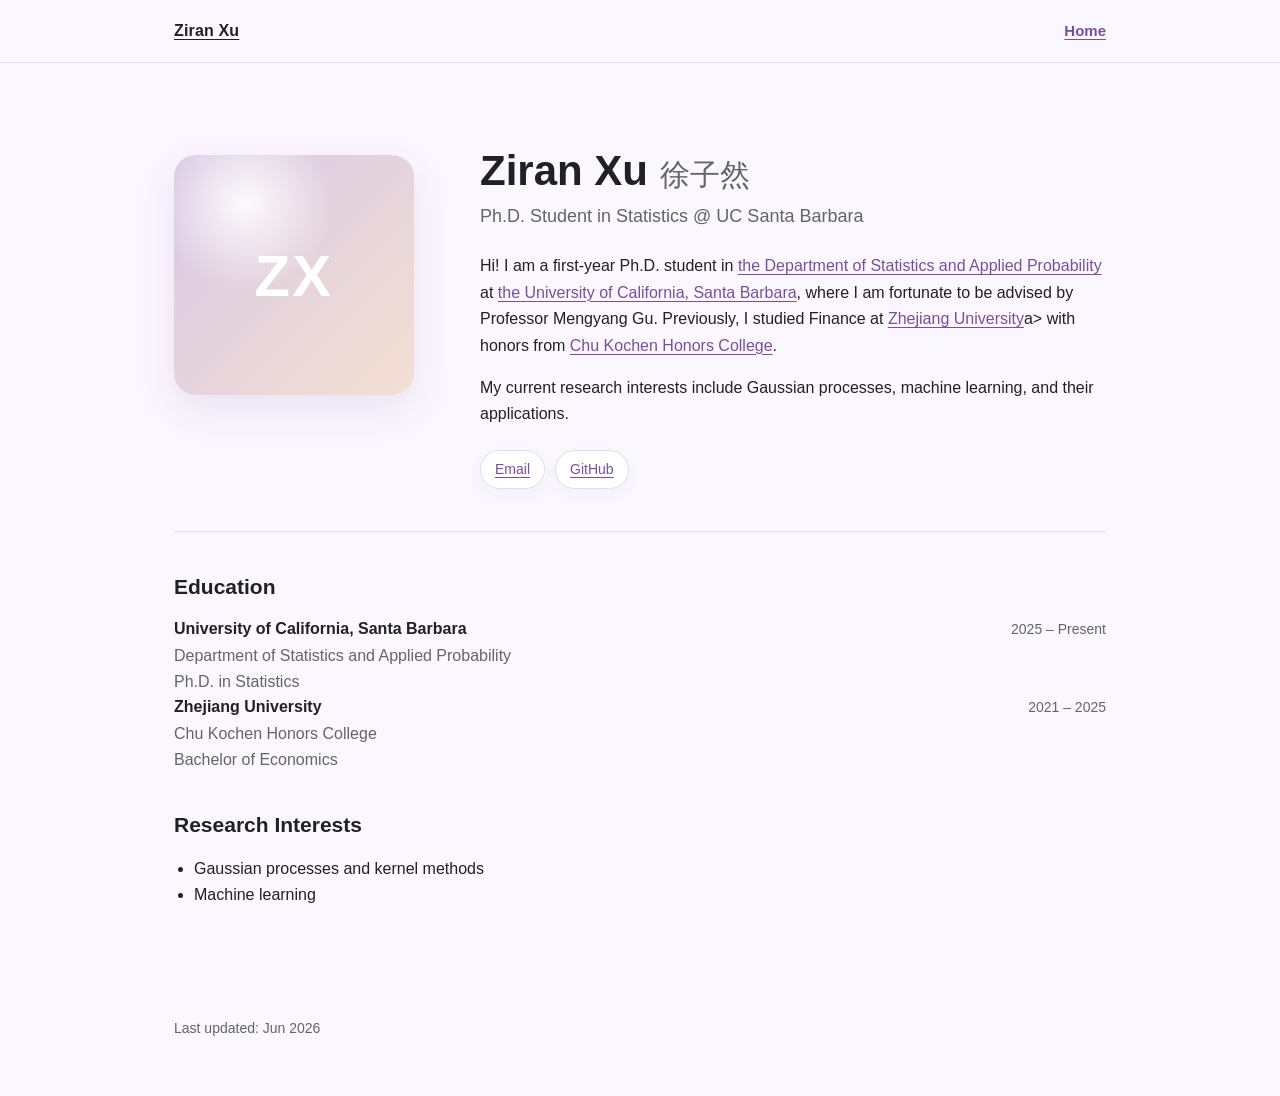
==== index.html @ fc36f485 "Update index.html" ====
<!doctype html>
<html lang="en">
<head>
  <meta charset="utf-8">
  <meta name="viewport" content="width=device-width, initial-scale=1">
  <meta name="description" content="Academic homepage of Ziran Xu, Ph.D. student in Statistics at UC Santa Barbara.">
  <title>Ziran Xu</title>
  <link rel="stylesheet" href="assets/css/style.css">
</head>

<body>
  <header class="site-header">
    <nav class="nav">
      <a class="nav-title" href="index.html">Ziran Xu</a>
      <div class="nav-links">
        <a href="index.html" aria-current="page">Home</a>
      </div>
    </nav>
  </header>

  <main class="container">
    <section class="hero">
      <div class="portrait" aria-label="Portrait placeholder">
        <span>ZX</span>
      </div>

      <div class="intro">
        <h1>Ziran Xu <span class="chinese-name">徐子然</span></h1>
        <p class="subtitle">Ph.D. Student in Statistics @ UC Santa Barbara</p>

        <p>
          Hi! I am a first-year Ph.D. student in <a href="https://www.pstat.ucsb.edu/" target="_blank" rel="noopener noreferrer">the Department of Statistics and Applied Probability</a>
          at <a href="https://www.ucsb.edu/" target="_blank" rel="noopener noreferrer">the University of California, Santa Barbara</a>, where I am fortunate to be advised by Professor Mengyang Gu.
          Previously, I studied Finance at <a href="https://www.zju.edu.cn/english/" target="_blank" rel="noopener noreferrer"> Zhejiang University</a>a> with honors from <a href="http://ckc.zju.edu.cn/ckcen/" target="_blank" rel="noopener noreferrer"> 
            Chu Kochen Honors College</a>.
        </p>

        <p>
          My current research interests include Gaussian processes, machine learning, and their applications.
        </p>

        <div class="contact-row">
          <a href="mailto:ziran@ucsb.edu">Email</a>
          <a href="https://github.com/RanneXu">GitHub</a>
        </div>
      </div>
    </section>

    <hr>

    <section>
  <h2>Education</h2>

  <div class="item">
    <div class="item-main">
      <h3>University of California, Santa Barbara</h3>
      <p>Department of Statistics and Applied Probability</p>
      <p>Ph.D. in Statistics</p>
    </div>
    <div class="item-date">2025 &ndash; Present</div>
  </div>

  <div class="item">
    <div class="item-main">
      <h3>Zhejiang University</h3>
      <p>Chu Kochen Honors College</p>
      <p>Bachelor of Economics</p>
    </div>
    <div class="item-date">2021 &ndash; 2025</div>
  </div>
</section>

<section>
  <h2>Research Interests</h2>
  <ul class="compact-list">
    <li>Gaussian processes and kernel methods</li>
    <li>Machine learning</li>
  </ul>
</section>
  </main>

  <footer class="footer">
    <p>Last updated: Jun 2026</p>
  </footer>
</body>
</html>
---- assets/css/style.css ----
:root {
  --bg: #fbf7ff;
  --text: #202124;
  --muted: #62656a;
  --line: #e6d8f2;
  --card: #ffffff;
  --accent: #7a4f9a;
  --accent-soft: #f3edf7;
  --shadow: 0 14px 40px rgba(74, 39, 112, 0.10);
}

* {
  box-sizing: border-box;
}

body {
  margin: 0;
  background: var(--bg);
  color: var(--text);
  font-family: -apple-system, BlinkMacSystemFont, "Segoe UI", Helvetica, Arial, sans-serif;
  font-size: 16px;
  line-height: 1.65;
}

a {
  color: var(--accent);
  text-decoration: underline;
  text-underline-offset: 3px;
}

a:hover {
  color: #5d3478;
}

.site-header {
  border-bottom: 1px solid var(--line);
  background: rgba(251, 247, 255, 0.92);
  backdrop-filter: blur(10px);
  position: sticky;
  top: 0;
  z-index: 10;
}

.nav {
  max-width: 980px;
  margin: 0 auto;
  padding: 18px 24px;
  display: flex;
  align-items: center;
  justify-content: space-between;
  gap: 24px;
}

.nav-title {
  color: var(--text);
  font-weight: 700;
  letter-spacing: 0.01em;
}

.nav-links {
  display: flex;
  gap: 18px;
  font-size: 15px;
}

.nav-links a {
  color: var(--muted);
}

.nav-links a[aria-current="page"] {
  color: var(--accent);
  font-weight: 650;
}

.container {
  max-width: 980px;
  margin: 0 auto;
  padding: 54px 24px 36px;
}

.container.narrow {
  max-width: 820px;
}

.hero {
  display: grid;
  grid-template-columns: 260px 1fr;
  gap: 46px;
  align-items: start;
}

.portrait {
  width: 240px;
  height: 240px;
  border-radius: 22px;
  background:
    radial-gradient(circle at 30% 20%, rgba(255,255,255,0.9), transparent 34%),
    linear-gradient(135deg, #d8c8e6 0%, #f3dfd2 100%);
  box-shadow: var(--shadow);
  display: grid;
  place-items: center;
  color: #ffffff;
  font-size: 58px;
  font-weight: 800;
  letter-spacing: 0.04em;
}

.intro h1 {
  margin: -8px 0 6px;
  font-size: 42px;
  line-height: 1.15;
}

.chinese-name {
  color: var(--muted);
  font-size: 0.72em;
  font-weight: 500;
}

.subtitle {
  margin: 0 0 22px;
  color: var(--muted);
  font-size: 18px;
}

.contact-row {
  display: flex;
  flex-wrap: wrap;
  gap: 10px;
  margin-top: 22px;
}

.contact-row a {
  border: 1px solid var(--line);
  background: var(--card);
  border-radius: 999px;
  padding: 7px 14px;
  font-size: 14px;
  box-shadow: 0 6px 18px rgba(54, 42, 64, 0.04);
}

hr {
  border: 0;
  border-top: 1px solid var(--line);
  margin: 42px 0;
}

section {
  margin: 38px 0;
}

h1,
h2,
h3 {
  line-height: 1.25;
}

h2 {
  font-size: 21px;
  margin: 0 0 18px;
}

h3 {
  font-size: 16px;
  margin: 0 0 4px;
}

.two-column {
  display: grid;
  grid-template-columns: 1fr 1fr;
  gap: 42px;
}

.item {
  display: grid;
  grid-template-columns: 1fr auto;
  gap: 20px;
  align-items: baseline;
}

.item p {
  margin: 0;
  color: var(--muted);
}

.item-date {
  color: var(--muted);
  white-space: nowrap;
  font-size: 14px;
}

.compact-list {
  margin: 0;
  padding-left: 20px;
}

.cards {
  display: grid;
  grid-template-columns: repeat(3, 1fr);
  gap: 16px;
}

.card {
  background: var(--card);
  border: 1px solid var(--line);
  border-radius: 18px;
  padding: 18px;
  box-shadow: 0 10px 30px rgba(54, 42, 64, 0.05);
}

.card p {
  margin: 8px 0 0;
  color: var(--muted);
  font-size: 15px;
}

.news-list {
  border-top: 1px solid var(--line);
}

.news-item {
  display: grid;
  grid-template-columns: 120px 1fr;
  gap: 18px;
  padding: 13px 0;
  border-bottom: 1px solid var(--line);
}

.news-date,
.muted,
.paper-authors,
.paper-venue {
  color: var(--muted);
}

.publication-list {
  padding-left: 22px;
}

.publication-list li {
  margin: 0 0 18px;
}

.paper-title {
  font-weight: 650;
}

.footer {
  max-width: 980px;
  margin: 0 auto;
  padding: 20px 24px 42px;
  color: var(--muted);
  font-size: 14px;
}

@media (max-width: 760px) {
  .nav {
    align-items: flex-start;
    flex-direction: column;
    gap: 8px;
  }

  .hero,
  .two-column,
  .cards {
    grid-template-columns: 1fr;
  }

  .portrait {
    width: 190px;
    height: 190px;
    font-size: 46px;
  }

  .intro h1 {
    font-size: 34px;
  }

  .news-item,
  .item {
    grid-template-columns: 1fr;
    gap: 2px;
  }
}
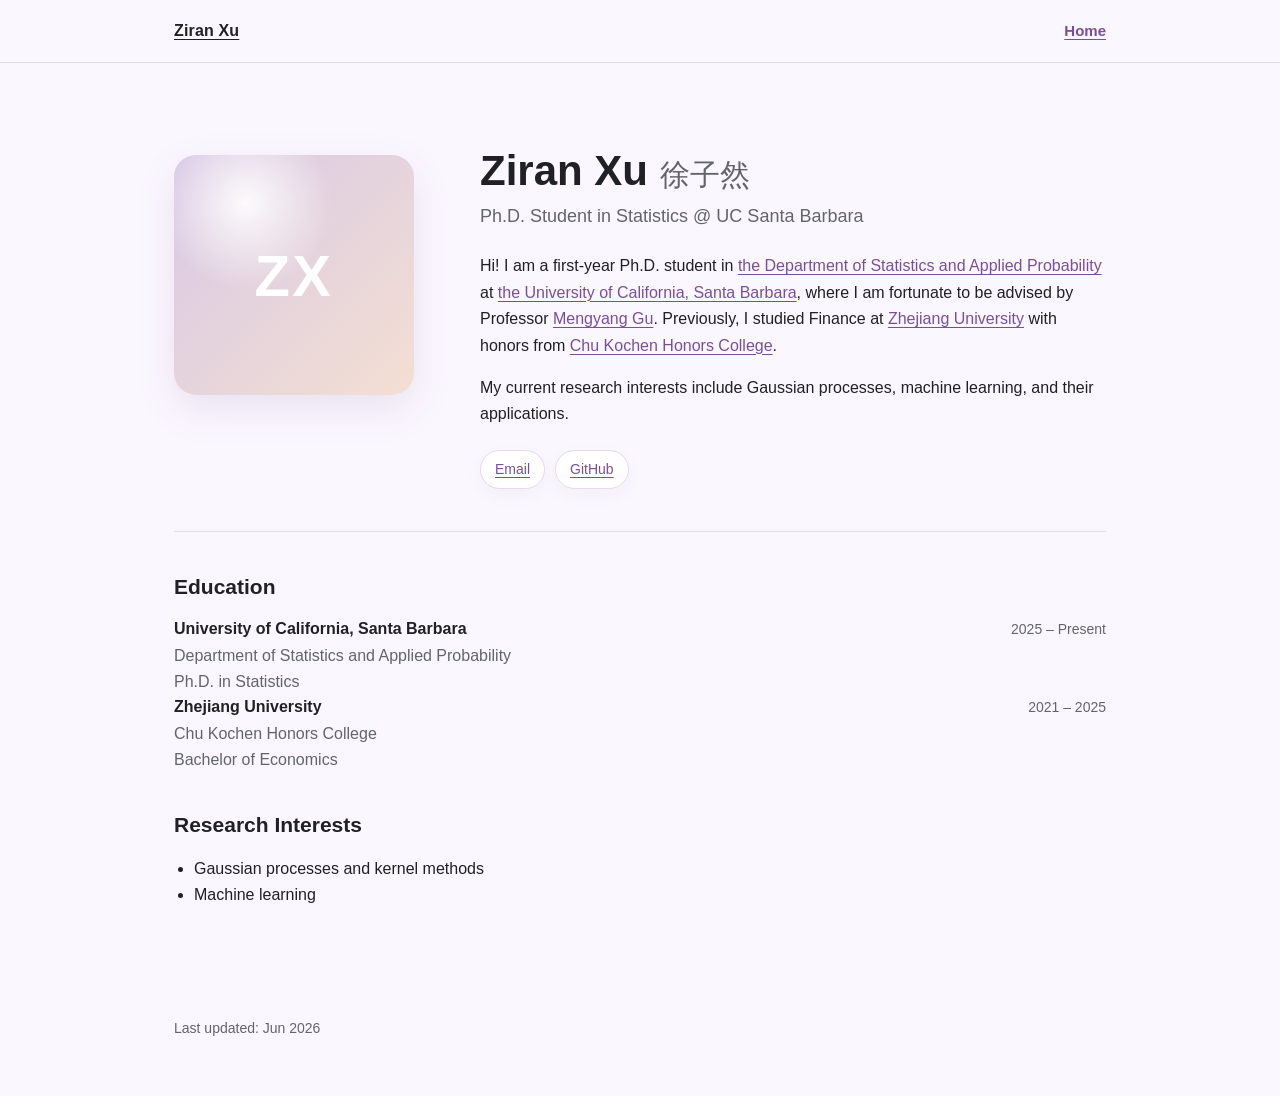
==== commit 7f60080e: "Update index.html" ====
--- a/index.html
+++ b/index.html
@@ -30,11 +30,11 @@
 
         <p>
           Hi! I am a first-year Ph.D. student in <a href="https://www.pstat.ucsb.edu/" target="_blank" rel="noopener noreferrer">the Department of Statistics and Applied Probability</a>
-          at <a href="https://www.ucsb.edu/" target="_blank" rel="noopener noreferrer">the University of California, Santa Barbara</a>, where I am fortunate to be advised by Professor Mengyang Gu.
-          Previously, I studied Finance at <a href="https://www.zju.edu.cn/english/" target="_blank" rel="noopener noreferrer"> Zhejiang University</a>a> with honors from <a href="http://ckc.zju.edu.cn/ckcen/" target="_blank" rel="noopener noreferrer"> 
+          at <a href="https://www.ucsb.edu/" target="_blank" rel="noopener noreferrer">the University of California, Santa Barbara</a>, where I am fortunate to be advised by Professor <a href="https://sites.google.com/site/michaelmengyanggu/home" target="_blank" rel="noopener noreferrer"> Mengyang Gu</a>.
+          Previously, I studied Finance at <a href="https://www.zju.edu.cn/english/" target="_blank" rel="noopener noreferrer"> Zhejiang University</a> with honors from <a href="http://ckc.zju.edu.cn/ckcen/" target="_blank" rel="noopener noreferrer"> 
             Chu Kochen Honors College</a>.
         </p>
-
+        
         <p>
           My current research interests include Gaussian processes, machine learning, and their applications.
         </p>
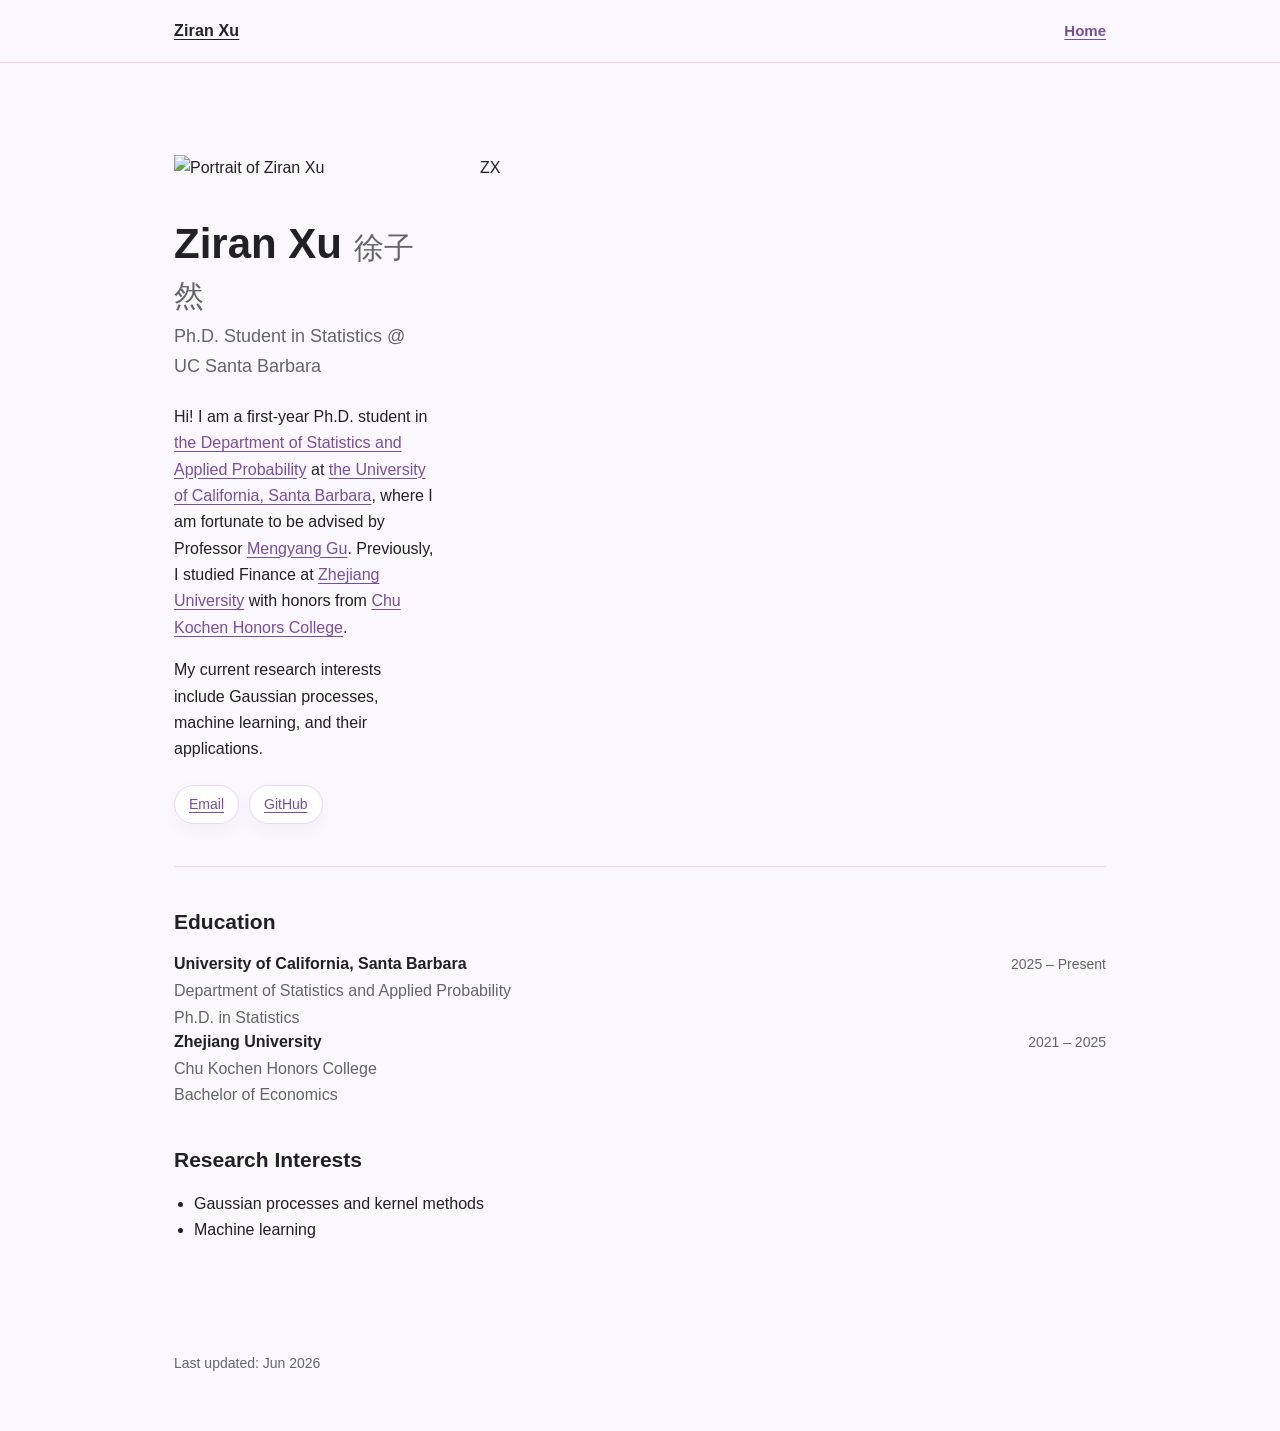
==== commit 1d9822d2: "Update index.html" ====
--- a/index.html
+++ b/index.html
@@ -20,7 +20,7 @@
 
   <main class="container">
     <section class="hero">
-      <div class="portrait" aria-label="Portrait placeholder">
+      <img src="assets/img/personal_IMG.png" alt="Portrait of Ziran Xu">
         <span>ZX</span>
       </div>
 
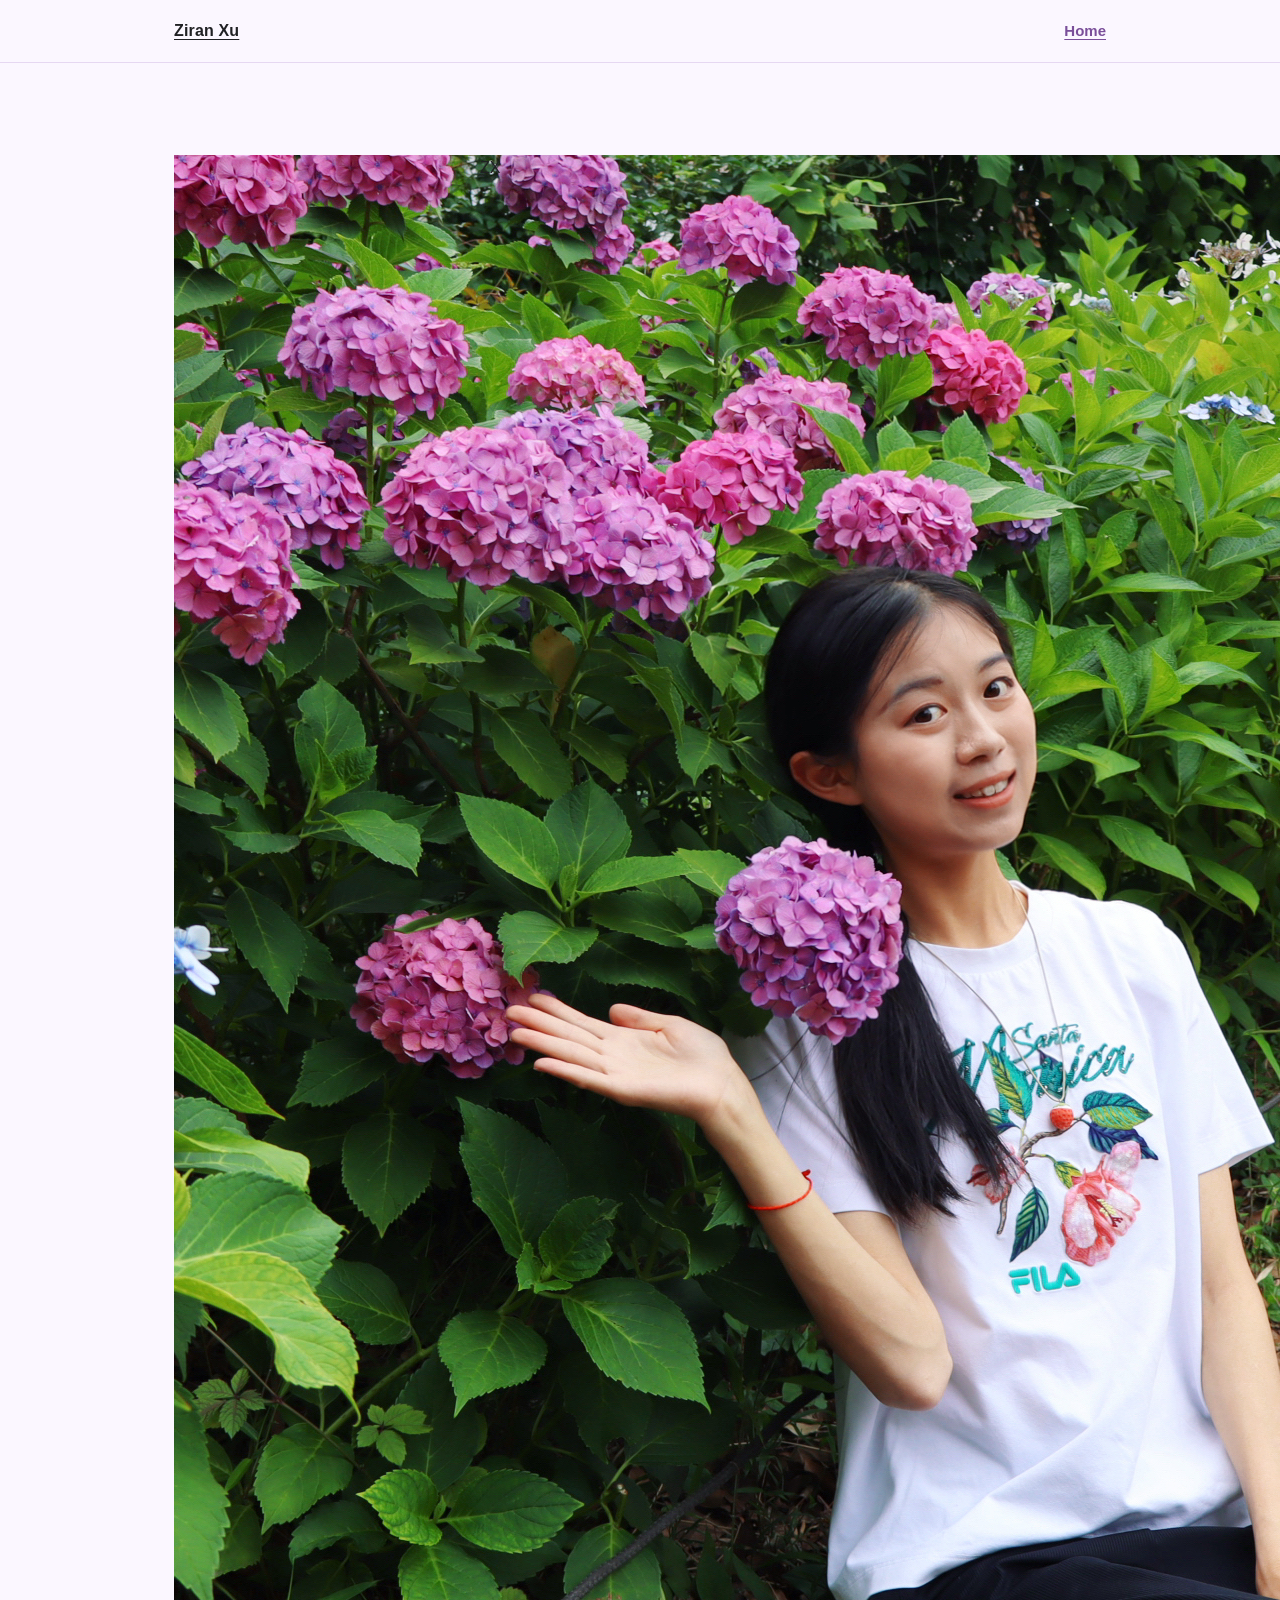
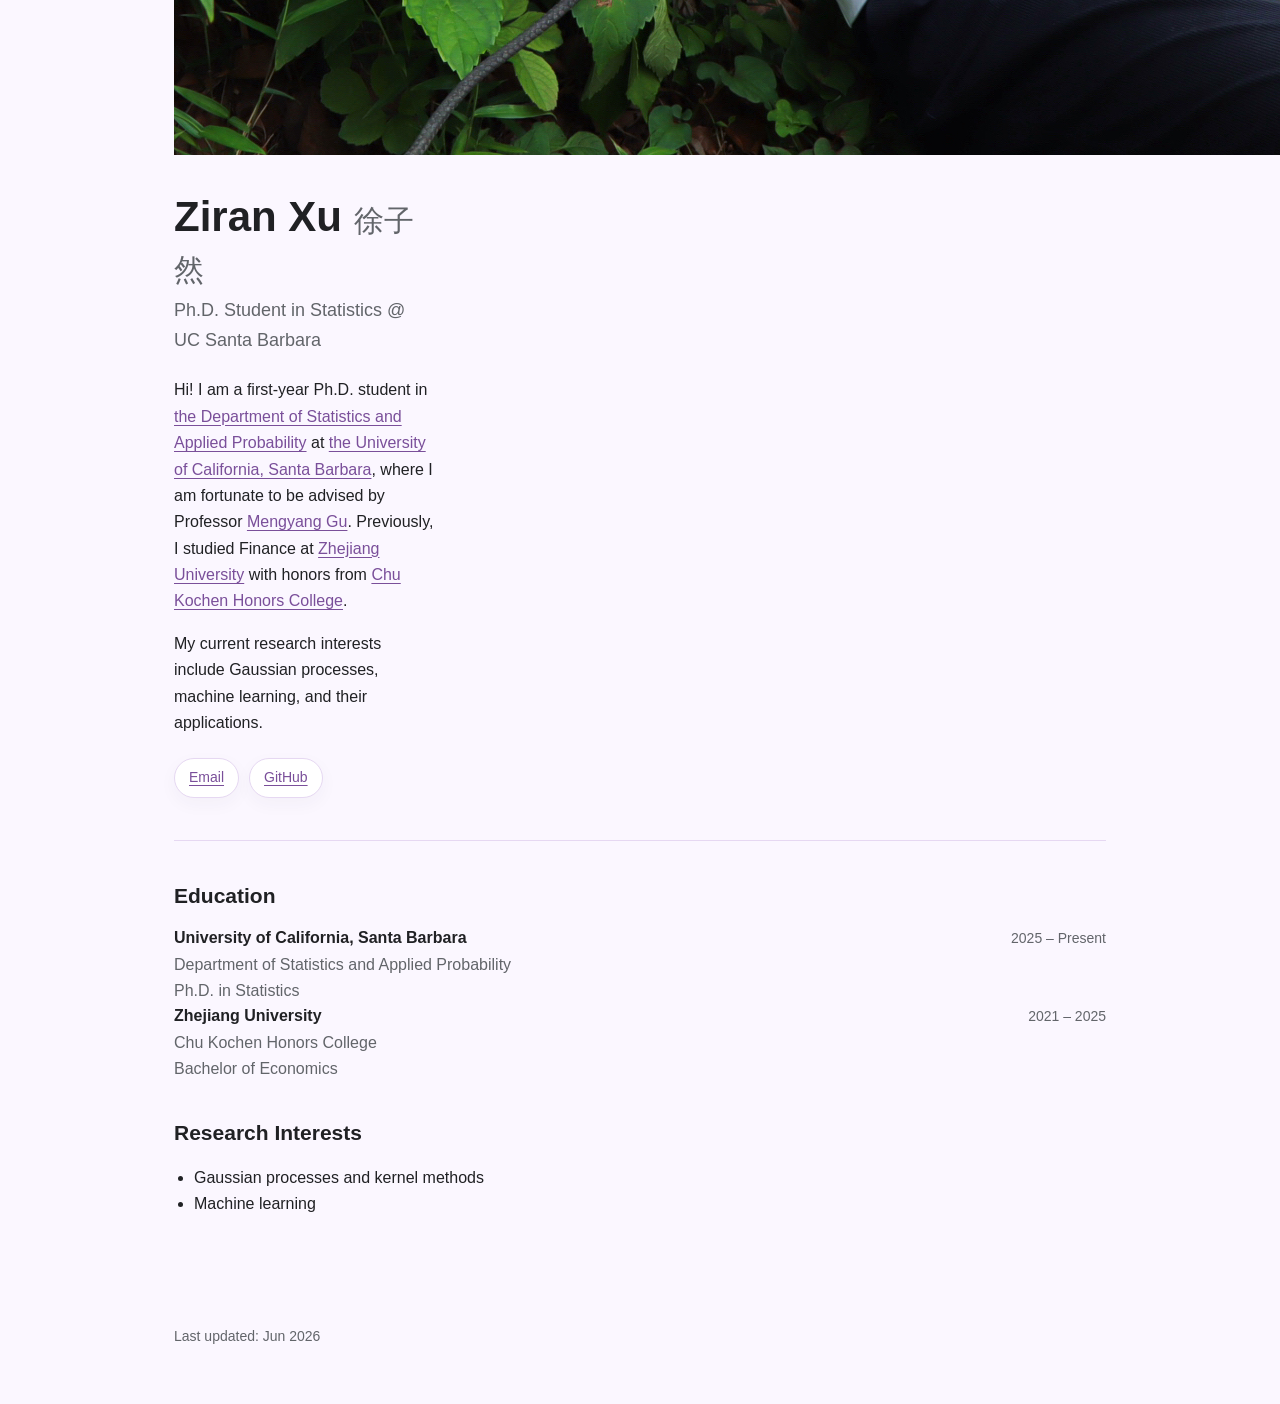
==== commit 6c4fef62: "Update index.html" ====
--- a/index.html
+++ b/index.html
@@ -20,7 +20,7 @@
 
   <main class="container">
     <section class="hero">
-      <img src="assets/img/personal_IMG.png" alt="Portrait of Ziran Xu">
+      <img src="assets/css/personal_IMG.png" alt="Portrait of Ziran Xu">
         <span>ZX</span>
       </div>
 
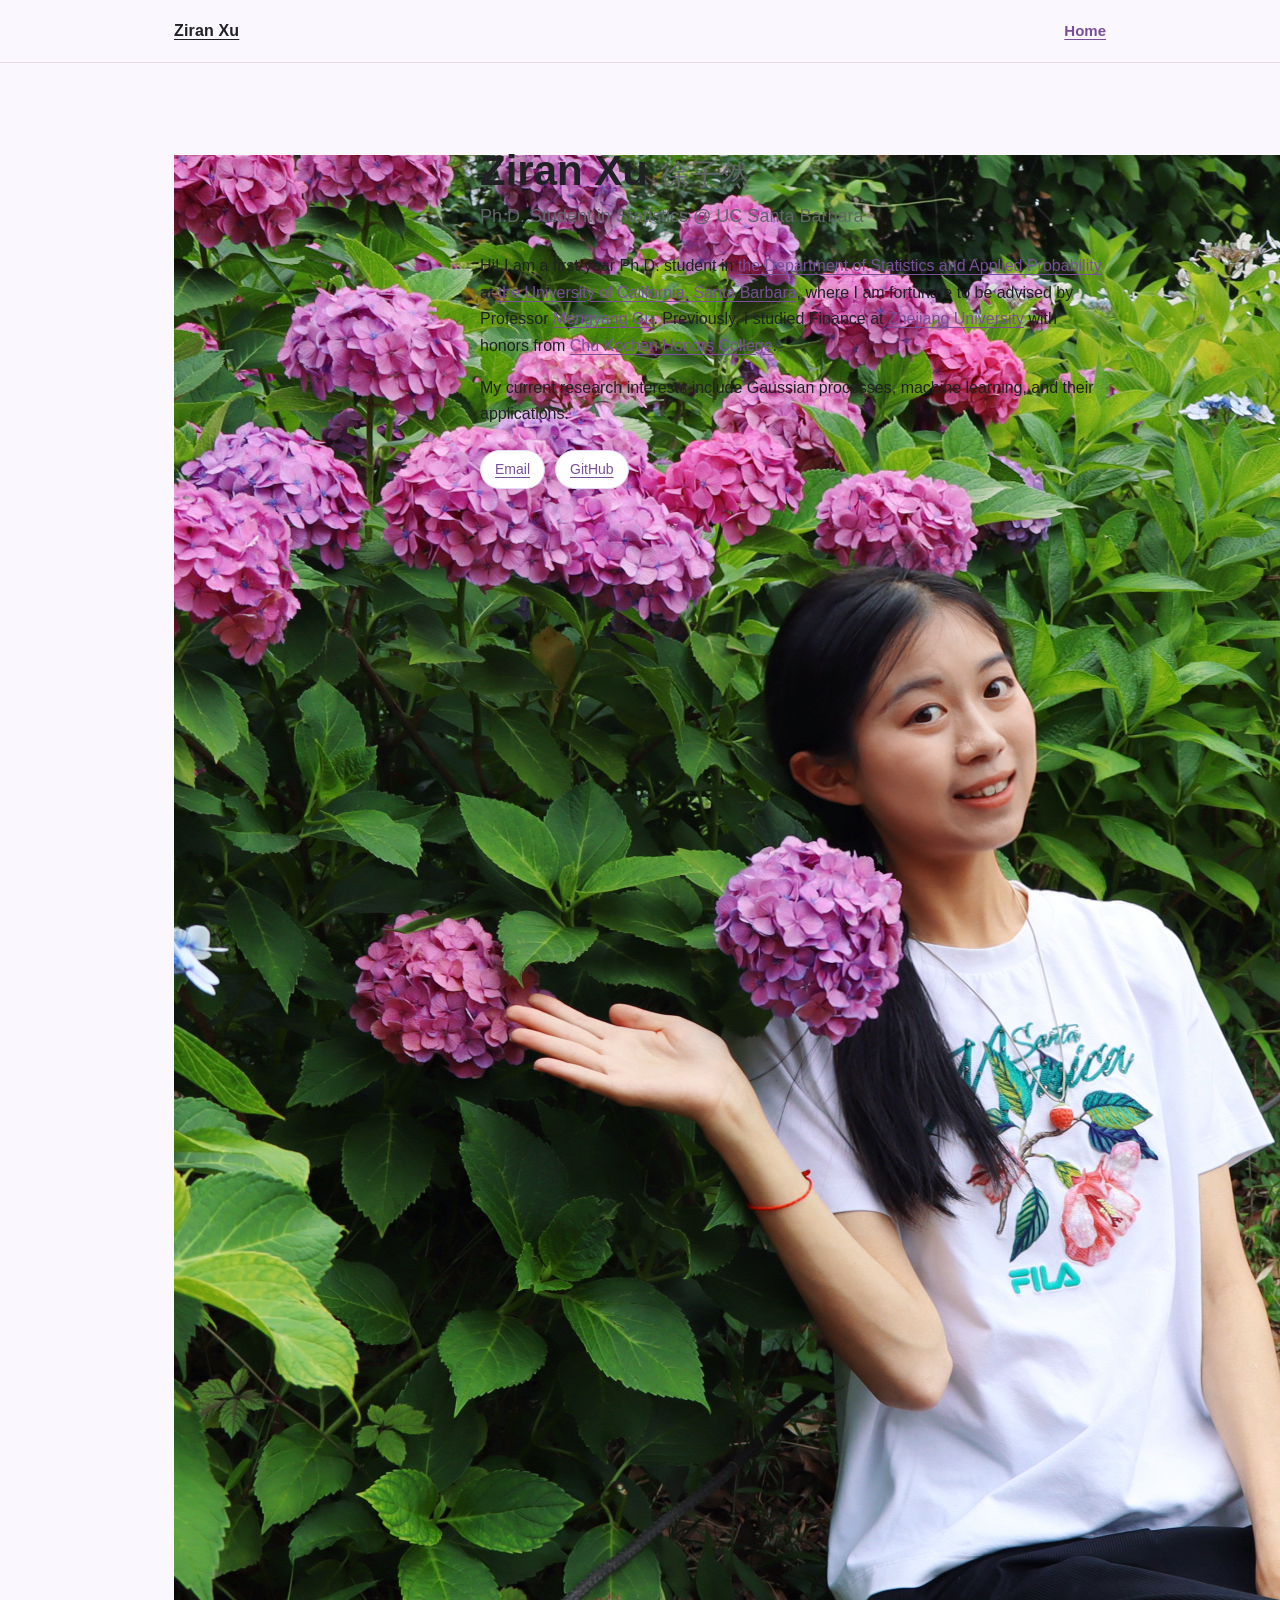
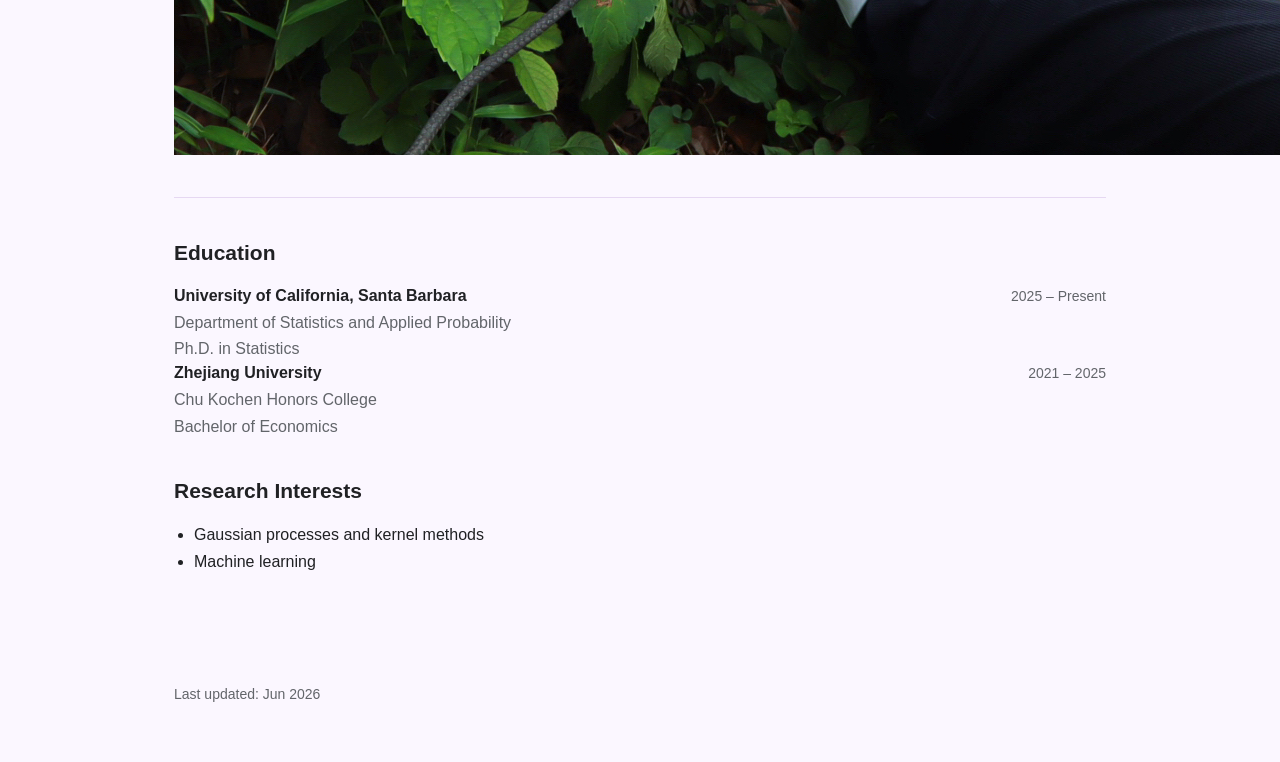
==== commit 80fffe43: "Update index.html" ====
--- a/index.html
+++ b/index.html
@@ -21,7 +21,6 @@
   <main class="container">
     <section class="hero">
       <img src="assets/css/personal_IMG.png" alt="Portrait of Ziran Xu">
-        <span>ZX</span>
       </div>
 
       <div class="intro">
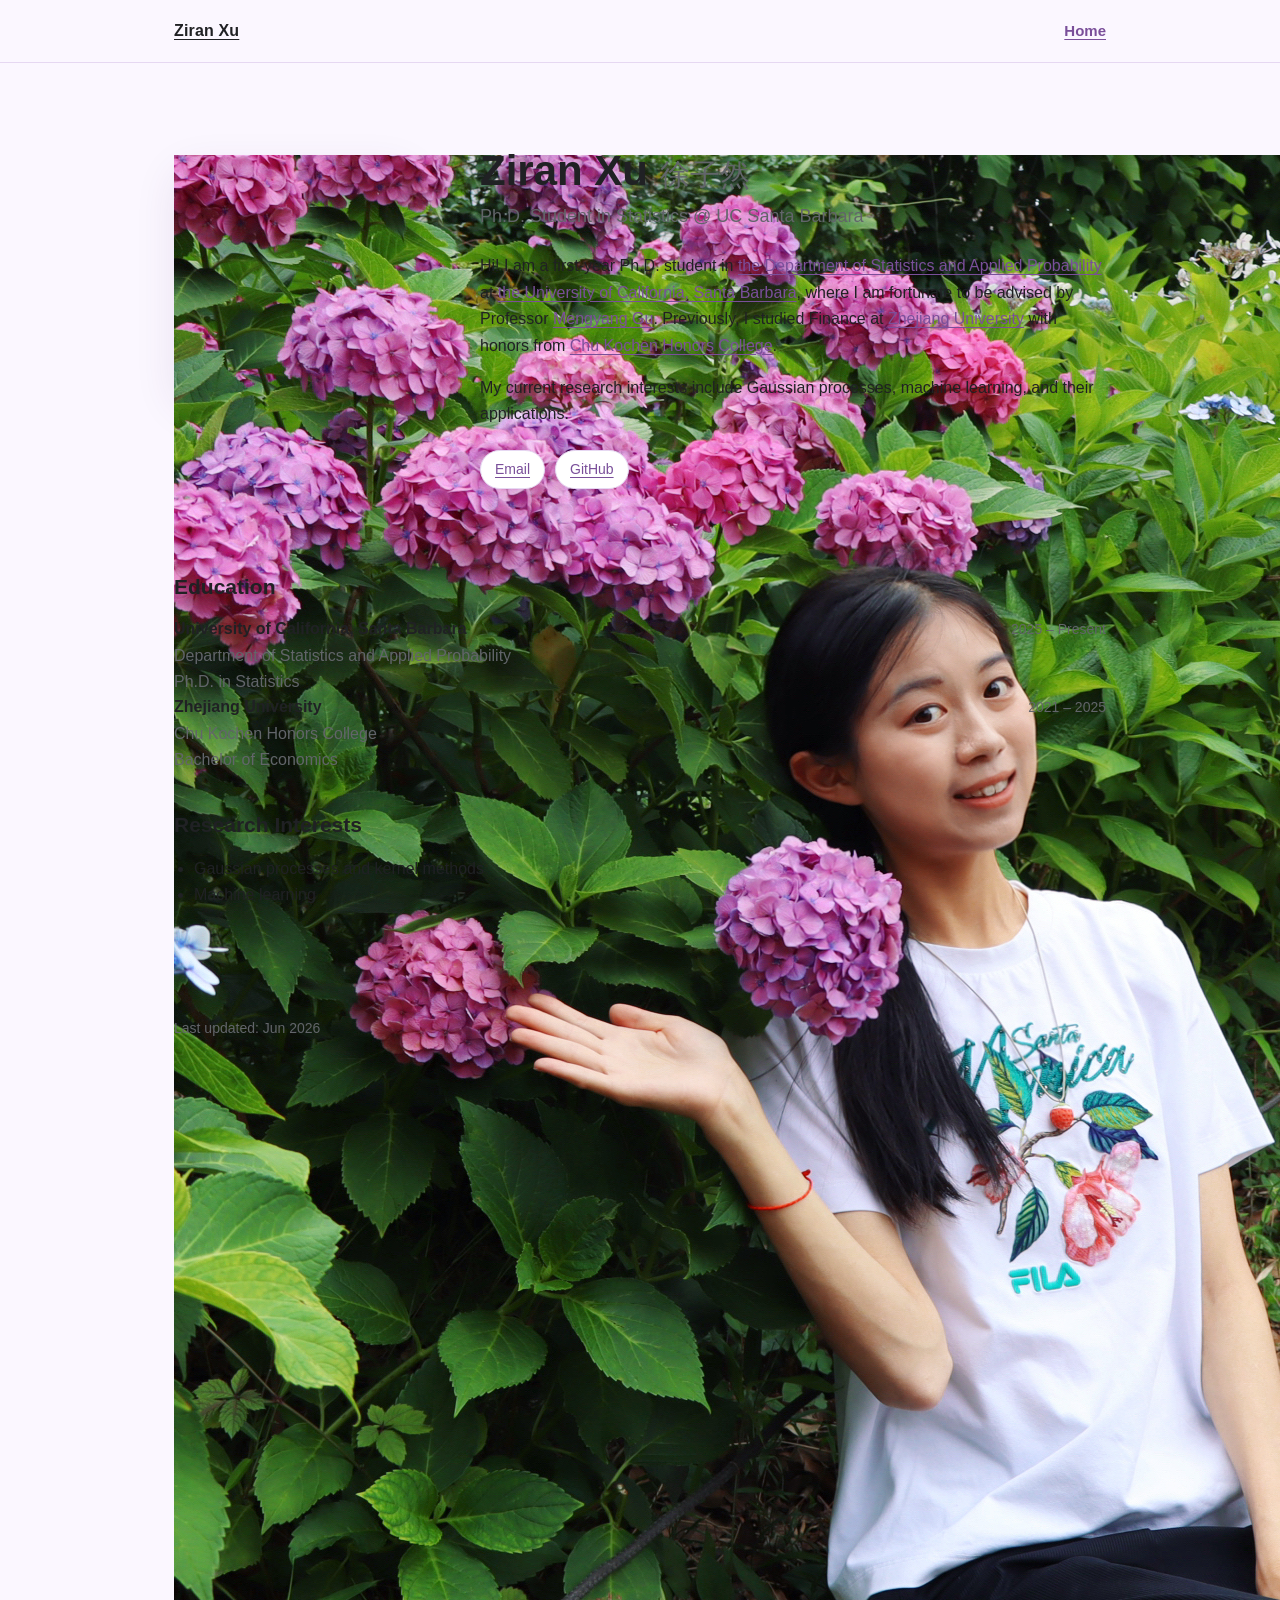
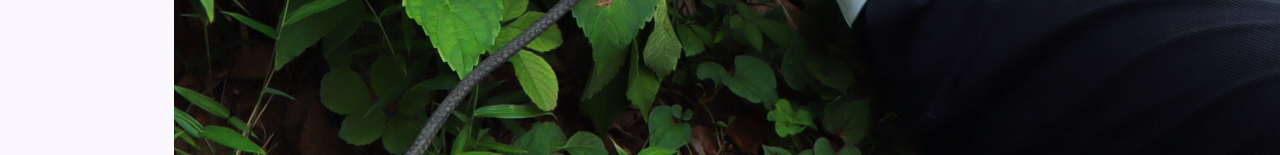
==== commit 447c1555: "Update index.html" ====
--- a/index.html
+++ b/index.html
@@ -20,6 +20,7 @@
 
   <main class="container">
     <section class="hero">
+      <div class="portrait">
       <img src="assets/css/personal_IMG.png" alt="Portrait of Ziran Xu">
       </div>
 
